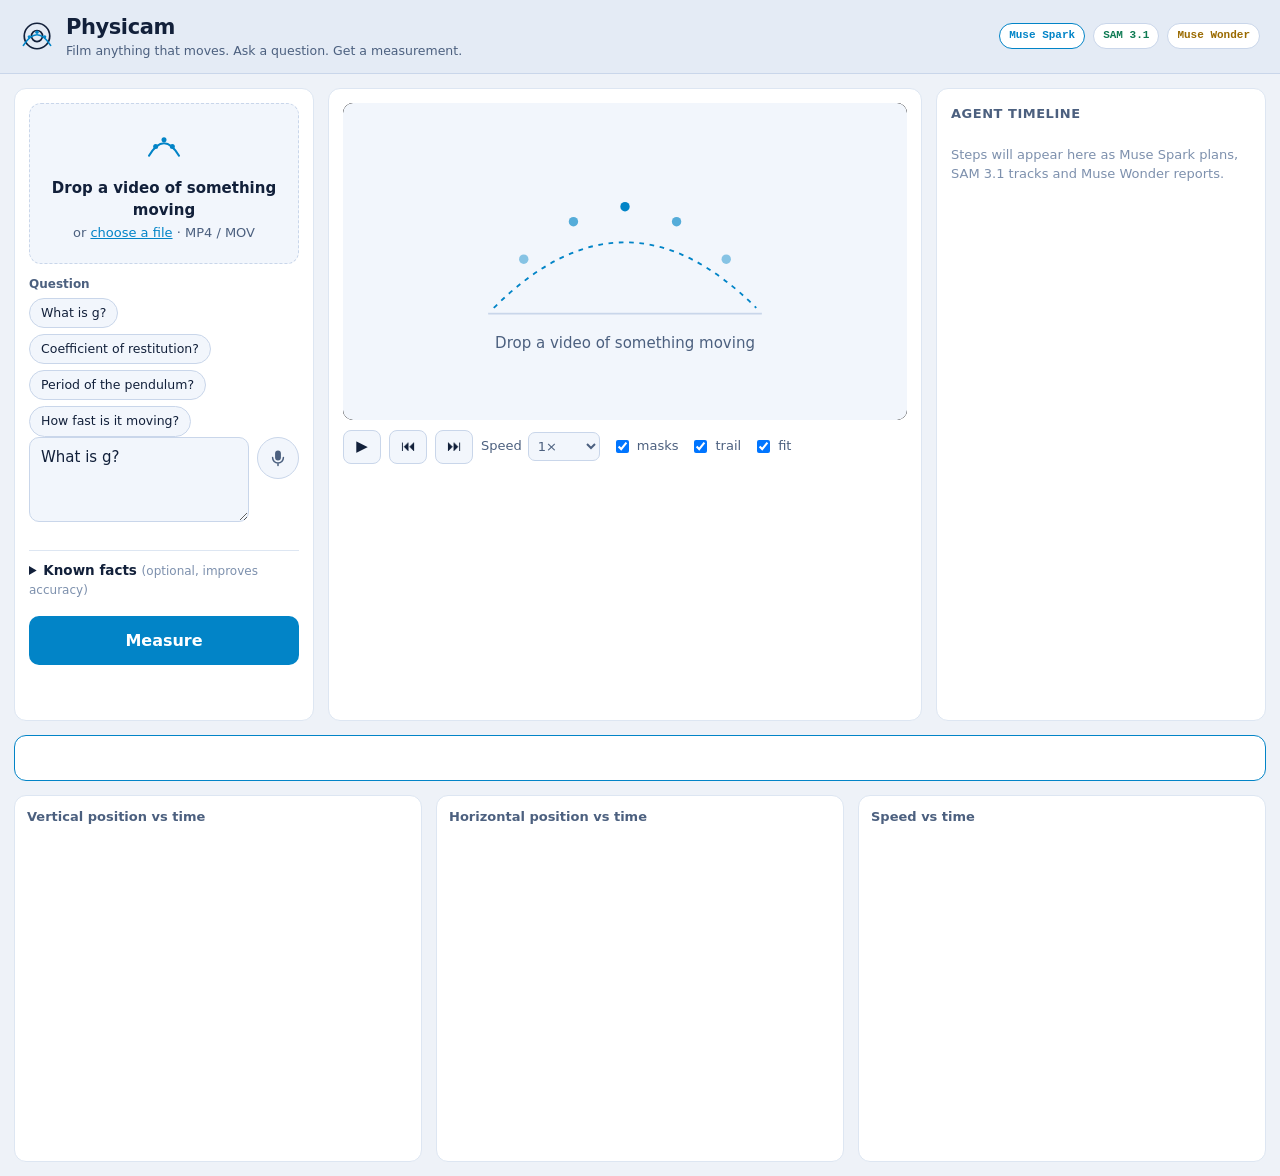
==== web/index.html @ 04ab4ad1 "Web UI (Muse Code task 03), agent instructions and task specs" ====
<!doctype html>
<html lang="en">
<head>
<meta charset="utf-8">
<meta name="viewport" content="width=device-width, initial-scale=1">
<title>Physicam — measure physics from any video</title>
<link rel="stylesheet" href="style.css">
</head>
<body>
<header class="topbar">
  <div class="brand">
    <svg class="logo" viewBox="0 0 40 40" width="34" height="34" aria-hidden="true">
      <circle cx="20" cy="20" r="15" fill="none" stroke="currentColor" stroke-width="2"/>
      <circle cx="20" cy="20" r="6.5" fill="none" stroke="currentColor" stroke-width="2"/>
      <path d="M4 31 Q20 6 36 31" fill="none" stroke="var(--accent)" stroke-width="2" stroke-linecap="round"/>
      <circle cx="11" cy="21" r="2" fill="var(--accent)"/><circle cx="20" cy="15.5" r="2" fill="var(--accent)"/><circle cx="29" cy="21" r="2" fill="var(--accent)"/>
    </svg>
    <div>
      <div class="wordmark">Physicam</div>
      <div class="tagline">Film anything that moves. Ask a question. Get a measurement.</div>
    </div>
  </div>
  <div class="badges" aria-label="Models">
    <span class="badge badge-spark">Muse Spark</span>
    <span class="badge badge-sam">SAM 3.1</span>
    <span class="badge badge-wonder">Muse Wonder</span>
  </div>
</header>

<main class="layout">
  <!-- Left: input -->
  <section class="panel panel-input" aria-label="Input">
    <div id="dropzone" class="dropzone" tabindex="0" role="button" aria-label="Drop a video or choose a file">
      <svg viewBox="0 0 48 48" width="40" height="40" aria-hidden="true"><path d="M6 38 Q24 8 42 38" fill="none" stroke="var(--accent)" stroke-width="2.5" stroke-linecap="round"/><circle cx="14" cy="27" r="3" fill="var(--accent)"/><circle cx="24" cy="19" r="3" fill="var(--accent)"/><circle cx="34" cy="27" r="3" fill="var(--accent)"/></svg>
      <p class="dz-title">Drop a video of something moving</p>
      <p class="dz-sub">or <span class="dz-link">choose a file</span> · MP4 / MOV</p>
      <p id="dz-file" class="dz-file" hidden></p>
      <input id="file-input" type="file" accept="video/*,.mp4,.mov,.webm" hidden>
    </div>

    <div id="examples-wrap" hidden>
      <h2 class="panel-h">Examples</h2>
      <div id="examples" class="examples"></div>
    </div>

    <label class="field-label" for="question">Question</label>
    <div class="chips" id="chips">
      <button type="button" class="chip">What is g?</button>
      <button type="button" class="chip">Coefficient of restitution?</button>
      <button type="button" class="chip">Period of the pendulum?</button>
      <button type="button" class="chip">How fast is it moving?</button>
    </div>
    <div class="q-row">
      <textarea id="question" rows="3" placeholder="What is g?">What is g?</textarea>
      <button id="mic" type="button" class="mic" title="Hold to talk" aria-label="Hold to talk">
        <svg viewBox="0 0 24 24" width="20" height="20" aria-hidden="true"><path d="M12 15a3.5 3.5 0 0 0 3.5-3.5v-5a3.5 3.5 0 1 0-7 0v5A3.5 3.5 0 0 0 12 15Z" fill="currentColor"/><path d="M5.5 11.5a6.5 6.5 0 0 0 13 0M12 18v3" fill="none" stroke="currentColor" stroke-width="1.8" stroke-linecap="round"/></svg>
      </button>
    </div>
    <p id="mic-status" class="mic-status" aria-live="polite"></p>

    <details class="known">
      <summary>Known facts <span class="known-hint">(optional, improves accuracy)</span></summary>
      <label class="field-label" for="fact-ref">Reference object</label>
      <input id="fact-ref" type="text" placeholder="e.g. credit card, A4 paper">
      <label class="field-label" for="fact-ref-size">Its real size (m)</label>
      <input id="fact-ref-size" type="number" min="0" step="any" placeholder="0.0856">
      <label class="field-label" for="fact-fps">Capture fps override (slow motion)</label>
      <input id="fact-fps" type="number" min="0" step="any" placeholder="e.g. 240">
      <label class="field-label" for="fact-diameter">Moving object diameter (m)</label>
      <input id="fact-diameter" type="number" min="0" step="any" placeholder="e.g. 0.08">
    </details>

    <button id="measure" type="button" class="measure">Measure</button>
    <p id="job-status" class="job-status" aria-live="polite"></p>
  </section>

  <!-- Center: stage -->
  <section class="panel panel-stage" aria-label="Video stage">
    <div id="stage" class="stage">
      <video id="video" playsinline muted loop preload="metadata"></video>
      <canvas id="overlay"></canvas>
      <div id="hud" class="hud" hidden></div>
      <div id="empty-state" class="empty-state">
        <svg viewBox="0 0 320 170" width="300" height="160" aria-hidden="true">
          <path d="M20 150 Q160 10 300 150" fill="none" stroke="var(--accent)" stroke-width="2" stroke-dasharray="5 6"/>
          <circle cx="52" cy="98" r="5" fill="var(--accent)" opacity=".45"/><circle cx="105" cy="58" r="5" fill="var(--accent)" opacity=".65"/>
          <circle cx="160" cy="42" r="5" fill="var(--accent)"/><circle cx="215" cy="58" r="5" fill="var(--accent)" opacity=".65"/><circle cx="268" cy="98" r="5" fill="var(--accent)" opacity=".45"/>
          <line x1="14" y1="156" x2="306" y2="156" stroke="var(--border)" stroke-width="2"/>
        </svg>
        <p>Drop a video of something moving</p>
      </div>
    </div>
    <div class="transport">
      <button id="btn-play" type="button" class="tbtn" title="Play / pause (space)">▶</button>
      <button id="btn-prev" type="button" class="tbtn" title="Previous frame (←)">⏮</button>
      <button id="btn-next" type="button" class="tbtn" title="Next frame (→)">⏭</button>
      <label class="speed-label">Speed
        <select id="speed">
          <option value="0.1">0.1×</option><option value="0.25">0.25×</option>
          <option value="0.5">0.5×</option><option value="1" selected>1×</option>
        </select>
      </label>
      <span class="toggles">
        <label><input type="checkbox" id="tog-masks" checked> masks</label>
        <label><input type="checkbox" id="tog-trail" checked> trail</label>
        <label><input type="checkbox" id="tog-fit" checked> fit</label>
      </span>
      <span id="time-readout" class="time-readout"></span>
    </div>
    <div id="track-legend" class="track-legend"></div>
  </section>

  <!-- Right: timeline -->
  <section class="panel panel-timeline" aria-label="Agent timeline">
    <h2 class="panel-h">Agent timeline</h2>
    <div id="timeline" class="timeline">
      <p class="timeline-empty">Steps will appear here as Muse Spark plans, SAM 3.1 tracks and Muse Wonder reports.</p>
    </div>
  </section>

  <!-- Bottom: results -->
  <section class="results" aria-label="Results">
    <div id="answer-card" class="answer-card" hidden>
      <div class="answer-main">
        <div id="answer-value" class="answer-value"></div>
        <div id="answer-headline" class="answer-headline"></div>
        <div id="answer-delta" class="answer-delta"></div>
      </div>
      <p id="answer-summary" class="answer-summary"></p>
    </div>

    <div id="fits-wrap" hidden>
      <h2 class="panel-h">Fitted parameters</h2>
      <div id="fits"></div>
    </div>

    <div id="charts-wrap" class="charts" hidden>
      <figure class="chart-box">
        <figcaption>Vertical position vs time</figcaption>
        <canvas id="chart-y" class="chart"></canvas>
        <canvas id="chart-y-resid" class="chart chart-resid"></canvas>
        <div class="chart-tip" hidden></div>
      </figure>
      <figure class="chart-box">
        <figcaption>Horizontal position vs time</figcaption>
        <canvas id="chart-x" class="chart"></canvas>
        <div class="chart-tip" hidden></div>
      </figure>
      <figure class="chart-box">
        <figcaption>Speed vs time</figcaption>
        <canvas id="chart-speed" class="chart"></canvas>
        <div class="chart-tip" hidden></div>
      </figure>
      <figure class="chart-box" id="chart-e-box" hidden>
        <figcaption>Coefficient of restitution per impact</figcaption>
        <canvas id="chart-e" class="chart"></canvas>
        <div class="chart-tip" hidden></div>
      </figure>
    </div>

    <article id="report-wrap" class="report" hidden>
      <h2 class="panel-h">Lab report <span class="badge badge-wonder">Muse Wonder</span></h2>
      <div id="report" class="report-body"></div>
    </article>

    <footer id="cost-line" class="cost-line" hidden></footer>
  </section>
</main>
<script type="module" src="app.js"></script>
</body>
</html>
---- web/style.css ----
/* Physicam UI — dark instrument theme, light via prefers-color-scheme. No external assets. */
:root{
  --bg:#0a0f1a; --bg2:#0e1626; --panel:#111a2c; --panel2:#16223a;
  --border:#22314f; --border-soft:#1a2742;
  --text:#e8eef8; --muted:#93a5c4; --faint:#64769c;
  --accent:#22d3ee; --accent-dim:rgba(34,211,238,.14);
  --amber:#f5b544; --red:#ff6b6b; --green:#3ddc97;
  --mono:ui-monospace,"SF Mono","Cascadia Code",Menlo,Consolas,monospace;
  --sans:"Inter",system-ui,-apple-system,"Segoe UI",Roboto,"Helvetica Neue",sans-serif;
  --radius:12px;
  color-scheme:dark;
}
@media (prefers-color-scheme: light){
  :root{
    --bg:#eef2f8; --bg2:#e4ebf5; --panel:#ffffff; --panel2:#f2f6fc;
    --border:#c9d6ea; --border-soft:#dde6f2;
    --text:#12203a; --muted:#4c607f; --faint:#7d90ad;
    --accent:#0284c7; --accent-dim:rgba(2,132,199,.10);
    --amber:#9a6a00; --red:#c62f2f; --green:#0d7a52;
    color-scheme:light;
  }
}
*{box-sizing:border-box}
html,body{margin:0;padding:0}
body{background:var(--bg);color:var(--text);font-family:var(--sans);font-size:15px;line-height:1.45;-webkit-font-smoothing:antialiased}
button,input,textarea,select{font:inherit;color:inherit}
:focus-visible{outline:2px solid var(--accent);outline-offset:2px}

/* top bar */
.topbar{display:flex;justify-content:space-between;align-items:center;gap:16px;flex-wrap:wrap;
  padding:12px 20px;background:var(--bg2);border-bottom:1px solid var(--border)}
.brand{display:flex;gap:12px;align-items:center;color:var(--text)}
.logo{flex:none}
.wordmark{font-size:21px;font-weight:750;letter-spacing:-.02em}
.tagline{font-size:12.5px;color:var(--muted)}
.badges{display:flex;gap:8px;flex-wrap:wrap}
.badge{font-family:var(--mono);font-size:11px;font-weight:600;padding:4px 9px;border-radius:999px;
  border:1px solid var(--border);color:var(--muted);background:var(--panel);white-space:nowrap}
.badge-spark{color:var(--accent);border-color:var(--accent)}
.badge-sam{color:var(--green)}
.badge-wonder{color:var(--amber)}

/* layout */
.layout{display:grid;gap:14px;padding:14px;
  grid-template-columns:300px minmax(0,1fr) 330px;
  grid-template-areas:"input stage timeline" "results results results";
  max-width:1720px;margin:0 auto}
.panel-input{grid-area:input}.panel-stage{grid-area:stage}.panel-timeline{grid-area:timeline}
.results{grid-area:results;display:flex;flex-direction:column;gap:14px;min-width:0}
.panel{background:var(--panel);border:1px solid var(--border-soft);border-radius:var(--radius);padding:14px;min-width:0}
.panel-h{font-size:13px;font-weight:700;letter-spacing:.04em;text-transform:uppercase;color:var(--muted);margin:2px 0 10px}
@media (max-width:900px){
  .layout{grid-template-columns:minmax(0,1fr);grid-template-areas:"input" "stage" "timeline" "results"}
  .topbar{padding:10px 14px}.tagline{display:none}
}

/* input panel */
.dropzone{border:1.5px dashed var(--border);border-radius:var(--radius);padding:20px 12px;text-align:center;
  cursor:pointer;background:var(--panel2);transition:border-color .15s,background .15s}
.dropzone:hover,.dropzone:focus-visible,.dropzone.dragover{border-color:var(--accent);background:var(--accent-dim)}
.dz-title{margin:8px 0 2px;font-weight:650}
.dz-sub{margin:0;color:var(--muted);font-size:13px}
.dz-link{color:var(--accent);text-decoration:underline}
.dz-file{margin:8px 0 0;font-family:var(--mono);font-size:12px;color:var(--green);word-break:break-all}
.examples{display:grid;grid-template-columns:1fr 1fr;gap:8px;margin-bottom:6px}
.example{border:1px solid var(--border-soft);border-radius:10px;padding:0;overflow:hidden;background:var(--panel2);
  cursor:pointer;text-align:left;color:var(--text)}
.example:hover{border-color:var(--accent)}
.example img{width:100%;height:64px;object-fit:cover;display:block;background:var(--bg)}
.example .ex-body{display:block;padding:7px 9px}
.example .ex-title{font-size:13px;font-weight:650}
.example .ex-sub{font-size:11.5px;color:var(--muted)}
.field-label{display:block;font-size:12px;font-weight:600;color:var(--muted);margin:12px 0 5px}
.chips{display:flex;flex-wrap:wrap;gap:6px}
.chip{border:1px solid var(--border);background:var(--panel2);border-radius:999px;padding:5px 11px;
  font-size:12.5px;cursor:pointer;color:var(--text)}
.chip:hover{border-color:var(--accent);color:var(--accent)}
.q-row{display:flex;gap:8px;align-items:flex-start}
#question{flex:1;min-width:0;background:var(--panel2);border:1px solid var(--border);border-radius:10px;
  padding:9px 11px;resize:vertical}
.mic{flex:none;width:42px;height:42px;border-radius:50%;border:1px solid var(--border);
  background:var(--panel2);color:var(--muted);cursor:pointer;display:grid;place-items:center;touch-action:none}
.mic.recording{background:var(--red);border-color:var(--red);color:#fff;animation:pulse 1s infinite}
@keyframes pulse{50%{transform:scale(1.08)}}
.mic-status{font-size:12px;color:var(--muted);min-height:16px;margin:6px 0 0}
.known{margin-top:6px;border-top:1px solid var(--border-soft);padding-top:10px}
.known summary{cursor:pointer;font-weight:650;font-size:13.5px}
.known-hint{color:var(--faint);font-weight:400;font-size:12px}
.known input{width:100%;background:var(--panel2);border:1px solid var(--border);border-radius:8px;padding:7px 10px}
.measure{width:100%;margin-top:16px;padding:13px;border:0;border-radius:10px;cursor:pointer;
  background:var(--accent);color:#04222e;font-size:16px;font-weight:750}
@media (prefers-color-scheme: light){.measure{color:#fff}}
.measure:hover{filter:brightness(1.1)}
.measure:disabled{opacity:.5;cursor:wait}
.job-status{font-size:12.5px;color:var(--muted);min-height:16px}

/* stage */
.panel-stage{display:flex;flex-direction:column;gap:10px}
.stage{position:relative;background:#000;border-radius:10px;overflow:hidden;aspect-ratio:16/9;min-height:220px}
.stage video{position:absolute;inset:0;width:100%;height:100%;object-fit:contain;background:#000}
#overlay{position:absolute;inset:0;width:100%;height:100%;pointer-events:none}
.hud{position:absolute;top:10px;left:10px;font-family:var(--mono);font-size:12.5px;font-variant-numeric:tabular-nums;
  background:rgba(4,10,20,.78);color:#d9f6fd;border:1px solid rgba(120,200,230,.35);border-radius:8px;padding:6px 9px;pointer-events:none}
.empty-state{position:absolute;inset:0;display:flex;flex-direction:column;align-items:center;justify-content:center;gap:6px;
  color:var(--muted);background:var(--panel2);text-align:center;padding:12px}
.empty-state p{margin:0;font-size:15px}
.transport{display:flex;align-items:center;gap:8px;flex-wrap:wrap}
.tbtn{min-width:38px;height:34px;border-radius:8px;border:1px solid var(--border);background:var(--panel2);cursor:pointer;color:var(--text)}
.tbtn:hover{border-color:var(--accent)}
.speed-label{font-size:13px;color:var(--muted);display:flex;gap:6px;align-items:center}
.speed-label select{background:var(--panel2);border:1px solid var(--border);border-radius:7px;padding:5px}
.toggles{display:flex;gap:12px;font-size:13px;color:var(--muted);margin-left:4px}
.toggles label{display:flex;gap:5px;align-items:center;cursor:pointer}
.time-readout{margin-left:auto;font-family:var(--mono);font-size:12.5px;color:var(--muted);font-variant-numeric:tabular-nums}
.track-legend{display:flex;gap:8px;flex-wrap:wrap;font-size:12.5px}
.legend-item{display:flex;gap:6px;align-items:center;border:1px solid var(--border-soft);border-radius:999px;padding:3px 10px;background:var(--panel2)}
.legend-dot{width:10px;height:10px;border-radius:50%}

/* timeline */
.timeline{display:flex;flex-direction:column;gap:7px;max-height:640px;overflow:auto;padding-right:2px}
.timeline-empty{color:var(--faint);font-size:13px}
.stage-head{font-family:var(--mono);font-size:11px;letter-spacing:.08em;text-transform:uppercase;color:var(--accent);
  border-top:1px solid var(--border-soft);padding-top:10px;margin-top:4px}
.trow{border:1px solid var(--border-soft);border-radius:10px;background:var(--panel2);padding:8px 10px;
  animation:row-in .3s ease both}
@keyframes row-in{from{opacity:0;transform:translateY(5px)}to{opacity:1;transform:none}}
@media (prefers-reduced-motion: reduce){.trow,.mic.recording{animation:none}}
.trow-top{display:flex;gap:8px;align-items:center}
.ticon{flex:none;width:26px;height:26px;border-radius:7px;display:grid;place-items:center;background:var(--accent-dim);color:var(--accent)}
.ticon svg{width:15px;height:15px}
.tbadge{font-family:var(--mono);font-size:10px;font-weight:700;padding:2px 6px;border-radius:5px;border:1px solid var(--border);color:var(--muted);white-space:nowrap}
.tbadge.SPARK{color:var(--accent)}.tbadge.SAM{color:var(--green)}.tbadge.WONDER{color:var(--amber)}
.tsummary{flex:1;min-width:0;font-size:13px}
.tms{font-family:var(--mono);font-size:11px;color:var(--faint);font-variant-numeric:tabular-nums;white-space:nowrap}
.trow details{margin-top:6px}
.trow summary{font-size:12px;color:var(--muted);cursor:pointer}
.trow pre{font-family:var(--mono);font-size:11px;background:var(--bg);border:1px solid var(--border-soft);
  border-radius:8px;padding:8px;overflow:auto;max-height:180px;margin:6px 0 0;white-space:pre-wrap;word-break:break-word}
.spinner{flex:none;width:14px;height:14px;border-radius:50%;border:2px solid var(--accent-dim);border-top-color:var(--accent);animation:spin .7s linear infinite}
@keyframes spin{to{transform:rotate(360deg)}}

/* results */
.answer-card{display:flex;gap:22px;flex-wrap:wrap;align-items:center;background:var(--panel);
  border:1px solid var(--accent);border-radius:var(--radius);padding:20px 22px}
.answer-value{font-family:var(--mono);font-size:clamp(30px,4.5vw,46px);font-weight:700;font-variant-numeric:tabular-nums;line-height:1.05}
.answer-value .plusminus,.answer-value .unit{color:var(--muted);font-size:.55em;font-weight:600}
.answer-headline{font-size:16px;font-weight:650;margin-top:4px}
.answer-delta{font-family:var(--mono);font-size:13px;color:var(--muted);margin-top:3px}
.answer-summary{flex:1;min-width:240px;margin:0;color:var(--muted);font-size:14.5px}
.count-up{animation:answer-in .5s ease both}
@keyframes answer-in{from{opacity:0;transform:translateY(6px)}to{opacity:1;transform:none}}
#fits-wrap,.report{background:var(--panel);border:1px solid var(--border-soft);border-radius:var(--radius);padding:14px}
.fit-block{margin-bottom:14px}
.fit-block:last-child{margin-bottom:0}
.fit-title{font-family:var(--mono);font-size:12.5px;color:var(--muted);margin-bottom:7px}
table.params{width:100%;border-collapse:collapse;font-size:13.5px}
table.params th,table.params td{border-bottom:1px solid var(--border-soft);padding:7px 8px;text-align:left}
table.params th{color:var(--muted);font-size:12px}
table.params td.num{font-family:var(--mono);font-variant-numeric:tabular-nums;white-space:nowrap}
.warn-chip{display:inline-block;background:rgba(245,181,68,.15);color:var(--amber);border:1px solid var(--amber);
  border-radius:999px;padding:2px 9px;font-size:12px;margin:3px 4px 0 0}
.charts{display:grid;grid-template-columns:repeat(auto-fit,minmax(320px,1fr));gap:14px}
.chart-box{position:relative;margin:0;background:var(--panel);border:1px solid var(--border-soft);border-radius:var(--radius);padding:12px}
.chart-box figcaption{font-size:13px;font-weight:650;color:var(--muted);margin-bottom:8px}
canvas.chart{width:100%;height:230px;display:block;cursor:crosshair}
canvas.chart-resid{height:78px;margin-top:6px}
.chart-tip{position:absolute;pointer-events:none;background:rgba(4,10,20,.92);color:#e8f6fb;border:1px solid var(--border);
  border-radius:7px;padding:5px 8px;font-family:var(--mono);font-size:11.5px;white-space:nowrap;z-index:3}
@media (prefers-color-scheme: light){.chart-tip{background:rgba(255,255,255,.95);color:var(--text)}}
.report-body{font-size:14.5px}
.report-body h1{font-size:21px}.report-body h2{font-size:17px}.report-body h3{font-size:15px}
.report-body table{border-collapse:collapse;margin:10px 0}
.report-body th,.report-body td{border:1px solid var(--border);padding:6px 10px}
.report-body code{font-family:var(--mono);font-size:.9em;background:var(--panel2);border-radius:5px;padding:1px 5px}
.report-body pre{background:var(--panel2);border:1px solid var(--border-soft);border-radius:8px;padding:10px;overflow:auto}
.report-body pre code{background:none;padding:0}
.report-body a{color:var(--accent)}
.cost-line{font-family:var(--mono);font-size:12.5px;color:var(--faint);text-align:right;font-variant-numeric:tabular-nums}
.error-box{border:1px solid var(--red);color:var(--red);border-radius:10px;padding:10px 12px;background:var(--panel)}
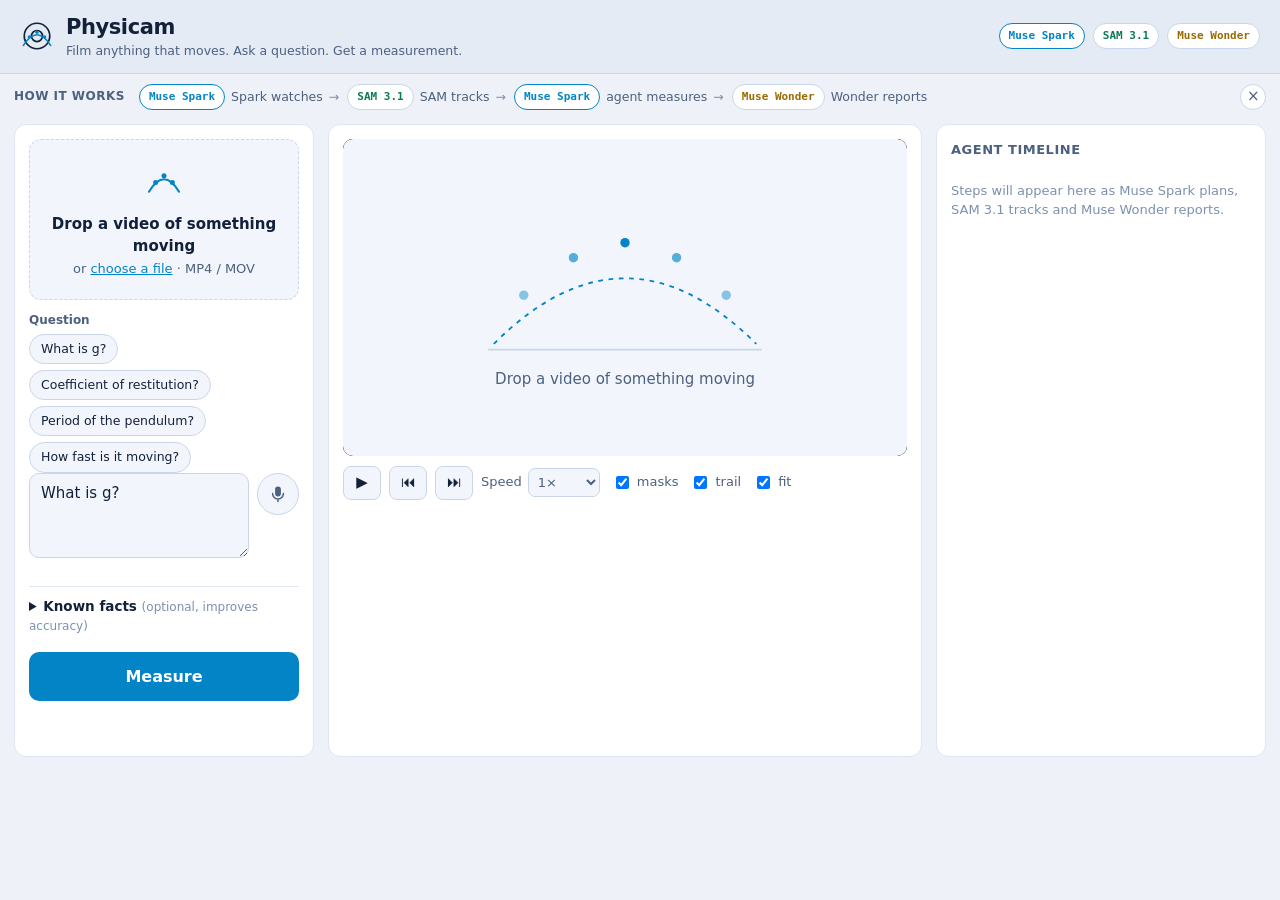
==== commit d79a017f: "UI: video stage fixes, height chart, strobe view, stage progress, how-it-works strip (Muse Code task" ====
--- a/web/index.html
+++ b/web/index.html
@@ -4,6 +4,7 @@
 <meta charset="utf-8">
 <meta name="viewport" content="width=device-width, initial-scale=1">
 <title>Physicam — measure physics from any video</title>
+<link rel="icon" href="data:image/svg+xml,%3Csvg xmlns='http://www.w3.org/2000/svg' viewBox='0 0 40 40'%3E%3Crect width='40' height='40' rx='9' fill='%230e1626'/%3E%3Cpath d='M6 31 Q20 7 34 31' fill='none' stroke='%2322d3ee' stroke-width='2.5' stroke-linecap='round'/%3E%3Ccircle cx='12' cy='22' r='2.4' fill='%2322d3ee'/%3E%3Ccircle cx='20' cy='16' r='2.4' fill='%233ddc97'/%3E%3Ccircle cx='28' cy='22' r='2.4' fill='%23f5b544'/%3E%3C/svg%3E">
 <link rel="stylesheet" href="style.css">
 </head>
 <body>
@@ -26,6 +27,17 @@
     <span class="badge badge-wonder">Muse Wonder</span>
   </div>
 </header>
+
+<section id="how-it-works" class="how" aria-label="How it works">
+  <span class="how-title">How it works</span>
+  <ol class="how-steps">
+    <li><span class="badge badge-spark">Muse Spark</span> Spark watches <span class="how-arrow" aria-hidden="true">→</span></li>
+    <li><span class="badge badge-sam">SAM 3.1</span> SAM tracks <span class="how-arrow" aria-hidden="true">→</span></li>
+    <li><span class="badge badge-spark">Muse Spark</span> agent measures <span class="how-arrow" aria-hidden="true">→</span></li>
+    <li><span class="badge badge-wonder">Muse Wonder</span> Wonder reports</li>
+  </ol>
+  <button id="how-dismiss" type="button" class="how-dismiss" aria-label="Dismiss how it works">×</button>
+</section>
 
 <main class="layout">
   <!-- Left: input -->
@@ -77,9 +89,14 @@
   <!-- Center: stage -->
   <section class="panel panel-stage" aria-label="Video stage">
     <div id="stage" class="stage">
-      <video id="video" playsinline muted loop preload="metadata"></video>
+      <video id="video" playsinline muted loop preload="auto"></video>
+      <img id="strobe-img" class="strobe-img" alt="Strobe view" hidden>
       <canvas id="overlay"></canvas>
       <div id="hud" class="hud" hidden></div>
+      <div id="stage-progress" class="stage-progress" hidden><span class="spinner"></span><span id="stage-progress-text"></span></div>
+      <div id="stage-mode" class="segmented" role="group" aria-label="Stage view" hidden>
+        <button type="button" data-mode="video" class="active">Video</button><button type="button" data-mode="strobe">Strobe</button>
+      </div>
       <div id="empty-state" class="empty-state">
         <svg viewBox="0 0 320 170" width="300" height="160" aria-hidden="true">
           <path d="M20 150 Q160 10 300 150" fill="none" stroke="var(--accent)" stroke-width="2" stroke-dasharray="5 6"/>
@@ -136,7 +153,7 @@
 
     <div id="charts-wrap" class="charts" hidden>
       <figure class="chart-box">
-        <figcaption>Vertical position vs time</figcaption>
+        <figcaption>Height vs time</figcaption>
         <canvas id="chart-y" class="chart"></canvas>
         <canvas id="chart-y-resid" class="chart chart-resid"></canvas>
         <div class="chart-tip" hidden></div>
@@ -160,6 +177,10 @@
 
     <article id="report-wrap" class="report" hidden>
       <h2 class="panel-h">Lab report <span class="badge badge-wonder">Muse Wonder</span></h2>
+      <figure id="report-strobe" class="report-strobe" hidden>
+        <img id="report-strobe-img" alt="Strobe view">
+        <figcaption>Strobe view</figcaption>
+      </figure>
       <div id="report" class="report-body"></div>
     </article>
 
--- a/web/style.css
+++ b/web/style.css
@@ -21,6 +21,7 @@
   }
 }
 *{box-sizing:border-box}
+[hidden]{display:none !important}
 html,body{margin:0;padding:0}
 body{background:var(--bg);color:var(--text);font-family:var(--sans);font-size:15px;line-height:1.45;-webkit-font-smoothing:antialiased}
 button,input,textarea,select{font:inherit;color:inherit}
@@ -39,6 +40,16 @@
 .badge-spark{color:var(--accent);border-color:var(--accent)}
 .badge-sam{color:var(--green)}
 .badge-wonder{color:var(--amber)}
+
+/* how it works */
+.how{max-width:1720px;margin:0 auto;padding:10px 14px 0;display:flex;align-items:center;gap:14px;flex-wrap:wrap}
+.how-title{font-size:12px;font-weight:700;letter-spacing:.04em;text-transform:uppercase;color:var(--muted)}
+.how-steps{display:flex;gap:8px;flex-wrap:wrap;list-style:none;margin:0;padding:0;font-size:12.5px;color:var(--muted)}
+.how-steps li{display:flex;gap:6px;align-items:center}
+.how-arrow{color:var(--faint)}
+.how-dismiss{margin-left:auto;border:1px solid var(--border);background:var(--panel);color:var(--muted);
+  width:26px;height:26px;border-radius:50%;cursor:pointer;line-height:1}
+.how-dismiss:hover{color:var(--text);border-color:var(--accent)}
 
 /* layout */
 .layout{display:grid;gap:14px;padding:14px;
@@ -104,6 +115,20 @@
 .empty-state{position:absolute;inset:0;display:flex;flex-direction:column;align-items:center;justify-content:center;gap:6px;
   color:var(--muted);background:var(--panel2);text-align:center;padding:12px}
 .empty-state p{margin:0;font-size:15px}
+.strobe-img{position:absolute;inset:0;width:100%;height:100%;object-fit:contain;background:#000}
+.stage-progress{position:absolute;top:10px;left:50%;transform:translateX(-50%);z-index:4;display:flex;gap:8px;align-items:center;
+  font-family:var(--mono);font-size:12px;color:#d9f6fd;background:rgba(4,10,20,.82);border:1px solid rgba(120,200,230,.35);
+  border-radius:999px;padding:6px 12px;pointer-events:none;white-space:nowrap;max-width:92%;overflow:hidden;text-overflow:ellipsis;
+  transition:opacity .45s ease}
+.stage-progress.fading{opacity:0}
+.stage-progress .spinner{width:12px;height:12px}
+.segmented{position:absolute;top:10px;right:10px;z-index:4;display:flex;border:1px solid rgba(120,200,230,.35);
+  border-radius:999px;overflow:hidden;background:rgba(4,10,20,.82)}
+.segmented button{border:0;background:transparent;color:#d9f6fd;font-size:12px;padding:5px 12px;cursor:pointer}
+.segmented button.active{background:var(--accent);color:#04222e;font-weight:650}
+.report-strobe{margin:0 0 14px}
+.report-strobe img{width:100%;max-height:420px;object-fit:contain;background:#000;border-radius:10px;display:block}
+.report-strobe figcaption{font-size:12.5px;color:var(--muted);margin-top:6px}
 .transport{display:flex;align-items:center;gap:8px;flex-wrap:wrap}
 .tbtn{min-width:38px;height:34px;border-radius:8px;border:1px solid var(--border);background:var(--panel2);cursor:pointer;color:var(--text)}
 .tbtn:hover{border-color:var(--accent)}
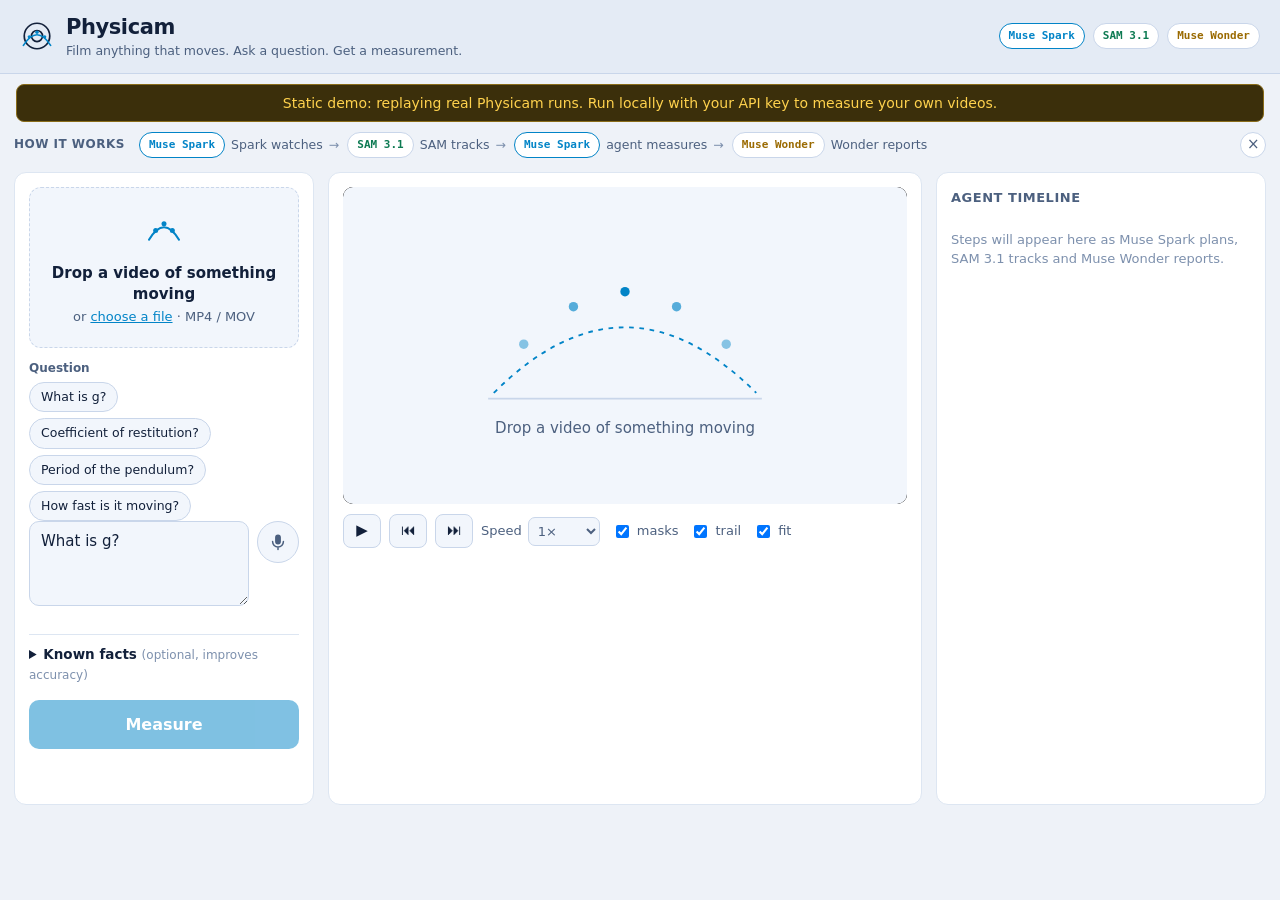
==== commit 1e988835: "Examples (CC BY-SA clips, live runs), README, MIT license, static GitHub Pages demo mode, physics cl" ====
--- a/web/index.html
+++ b/web/index.html
@@ -27,6 +27,8 @@
     <span class="badge badge-wonder">Muse Wonder</span>
   </div>
 </header>
+
+<div id="static-banner" class="static-banner" hidden>Static demo: replaying real Physicam runs. Run locally with your API key to measure your own videos.</div>
 
 <section id="how-it-works" class="how" aria-label="How it works">
   <span class="how-title">How it works</span>
--- a/web/style.css
+++ b/web/style.css
@@ -107,7 +107,8 @@
 
 /* stage */
 .panel-stage{display:flex;flex-direction:column;gap:10px}
-.stage{position:relative;background:#000;border-radius:10px;overflow:hidden;aspect-ratio:16/9;min-height:220px}
+.stage{position:relative;background:#000;border-radius:10px;overflow:hidden;aspect-ratio:16/9;min-height:220px;
+  max-height:min(72vh,760px);width:100%;margin-inline:auto}
 .stage video{position:absolute;inset:0;width:100%;height:100%;object-fit:contain;background:#000}
 #overlay{position:absolute;inset:0;width:100%;height:100%;pointer-events:none}
 .hud{position:absolute;top:10px;left:10px;font-family:var(--mono);font-size:12.5px;font-variant-numeric:tabular-nums;
@@ -116,7 +117,7 @@
   color:var(--muted);background:var(--panel2);text-align:center;padding:12px}
 .empty-state p{margin:0;font-size:15px}
 .strobe-img{position:absolute;inset:0;width:100%;height:100%;object-fit:contain;background:#000}
-.stage-progress{position:absolute;top:10px;left:50%;transform:translateX(-50%);z-index:4;display:flex;gap:8px;align-items:center;
+.stage-progress{position:absolute;bottom:10px;top:auto;left:50%;transform:translateX(-50%);z-index:4;display:flex;gap:8px;align-items:center;
   font-family:var(--mono);font-size:12px;color:#d9f6fd;background:rgba(4,10,20,.82);border:1px solid rgba(120,200,230,.35);
   border-radius:999px;padding:6px 12px;pointer-events:none;white-space:nowrap;max-width:92%;overflow:hidden;text-overflow:ellipsis;
   transition:opacity .45s ease}
@@ -202,3 +203,4 @@
 .report-body a{color:var(--accent)}
 .cost-line{font-family:var(--mono);font-size:12.5px;color:var(--faint);text-align:right;font-variant-numeric:tabular-nums}
 .error-box{border:1px solid var(--red);color:var(--red);border-radius:10px;padding:10px 12px;background:var(--panel)}
+.static-banner{background:#3b2f0b;color:#ffd24d;border:1px solid #8a6d1a;border-radius:8px;padding:8px 14px;margin:10px 16px 0;font-size:14px;text-align:center}
